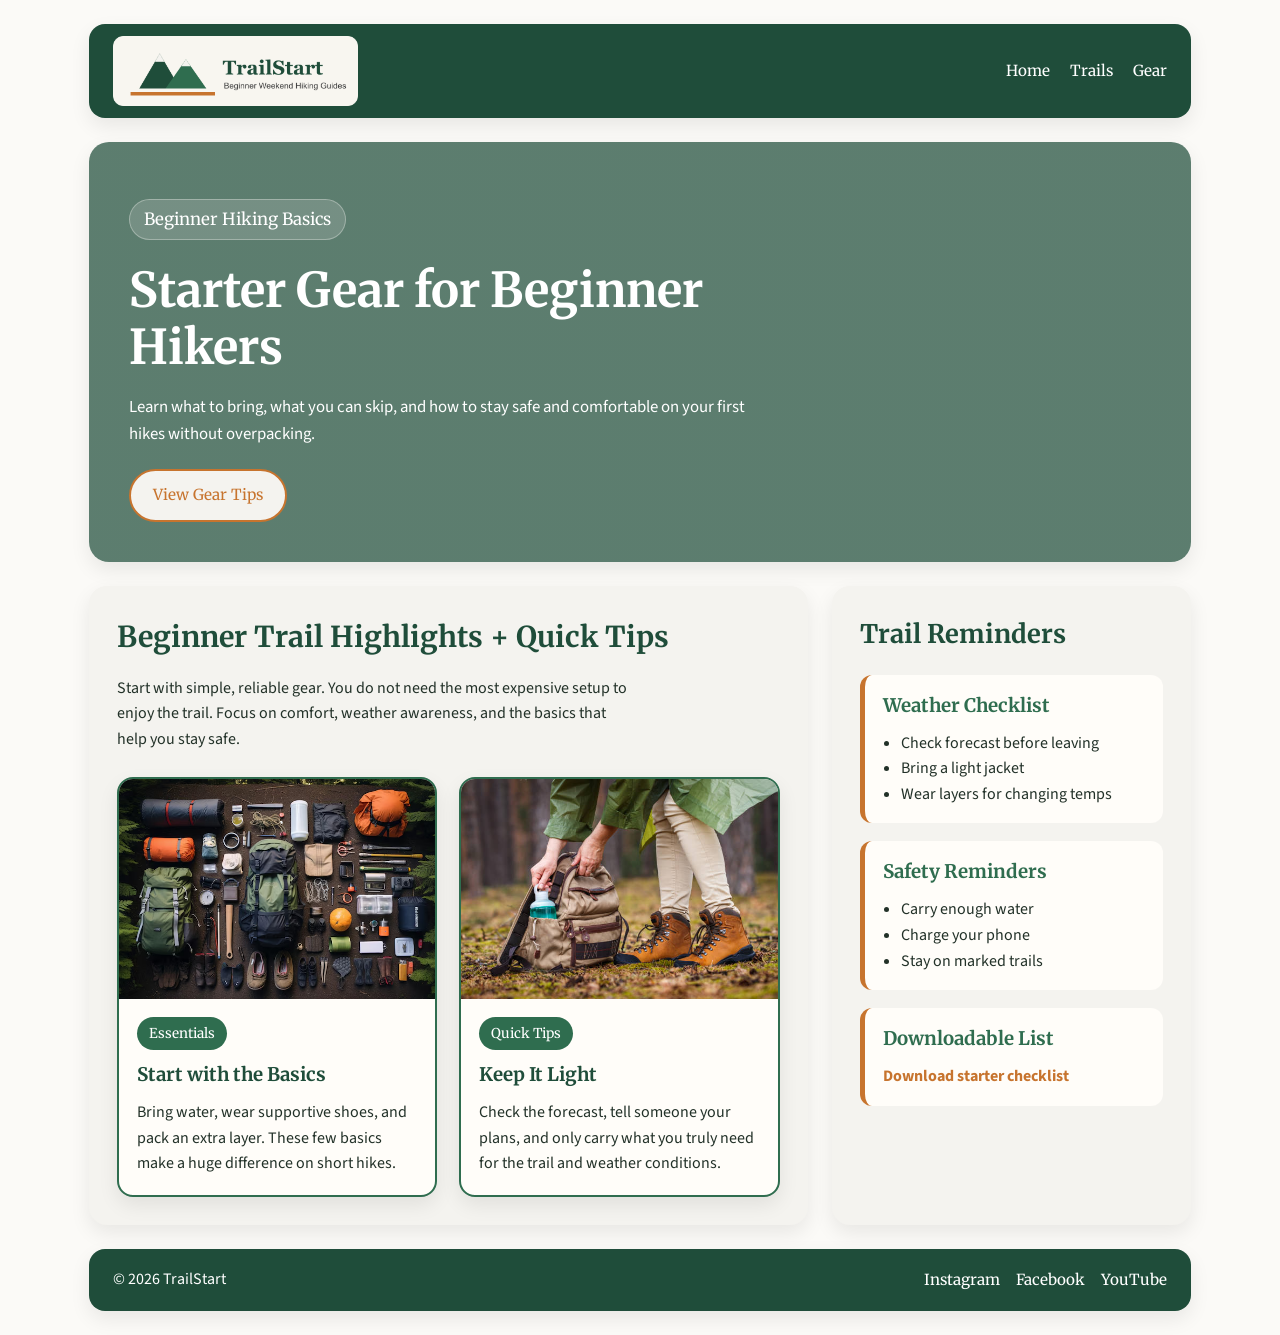
==== starting-gear/gear.html @ 8d1c40b7 "Fix HTML formatting and structure in gear.html" ====
<!DOCTYPE html>
<html lang="en">

<head>
    <meta charset="UTF-8" />
    <meta name="viewport" content="width=device-width, initial-scale=1.0" />
    <title>TrailStart | Starter Gear</title>

    <link rel="preconnect" href="https://fonts.googleapis.com" />
    <link rel="preconnect" href="https://fonts.gstatic.com" crossorigin />
    <link
        href="https://fonts.googleapis.com/css2?family=Merriweather:wght@400;700&family=Source+Sans+3:wght@400;600&display=swap"
        rel="stylesheet" />

    <link rel="stylesheet" href="starter-gear.css" />
</head>

<body>
    <div class="page-wrapper">

        <header class="site-header">
            <div class="logo-area">
                <a href="index.html">
                    <img src="images/trailstart-logo.png" alt="TrailStart logo" class="logo-img" />
                </a>
            </div>

            <nav class="site-nav">
                <a href="wdd130-haslam/index.html">Home</a>
                <a href="trails.html">Trails</a>
                <a href="gear.html">Gear</a>
            </nav>
        </header>

        <main>
            <section class="hero">
                <div class="hero-overlay">
                    <div class="hero-content">
                        <p class="hero-tag">Beginner Hiking Basics</p>
                        <h1>Starter Gear for Beginner Hikers</h1>
                        <p>
                            Learn what to bring, what you can skip, and how to stay safe and
                            comfortable on your first hikes without overpacking.
                        </p>
                        <a href="#tips" class="hero-button">View Gear Tips</a>
                    </div>
                </div>
            </section>

            <section class="content-layout" id="tips">
                <div class="main-content">
                    <h2>Beginner Trail Highlights + Quick Tips</h2>
                    <p class="section-intro">
                        Start with simple, reliable gear. You do not need the most expensive
                        setup to enjoy the trail. Focus on comfort, weather awareness, and
                        the basics that help you stay safe.
                    </p>

                    <div class="card-grid">
                        <article class="image-card">
                            <img src="images/gear1.jpg" alt="Starter hiking gear laid out" />
                            <div class="card-text">
                                <span class="card-badge">Essentials</span>
                                <h3>Start with the Basics</h3>
                                <p>
                                    Bring water, wear supportive shoes, and pack an extra layer.
                                    These few basics make a huge difference on short hikes.
                                </p>
                            </div>
                        </article>

                        <article class="image-card">
                            <img src="images/gear2.jpg" alt="Trail shoes and water bottle" />
                            <div class="card-text">
                                <span class="card-badge">Quick Tips</span>
                                <h3>Keep It Light</h3>
                                <p>
                                    Check the forecast, tell someone your plans, and only carry
                                    what you truly need for the trail and weather conditions.
                                </p>
                            </div>
                        </article>
                    </div>
                </div>

                <aside class="sidebar">
                    <h2>Trail Reminders</h2>

                    <div class="sidebar-box">
                        <h3>Weather Checklist</h3>
                        <ul>
                            <li>Check forecast before leaving</li>
                            <li>Bring a light jacket</li>
                            <li>Wear layers for changing temps</li>
                        </ul>
                    </div>

                    <div class="sidebar-box">
                        <h3>Safety Reminders</h3>
                        <ul>
                            <li>Carry enough water</li>
                            <li>Charge your phone</li>
                            <li>Stay on marked trails</li>
                        </ul>
                    </div>

                    <div class="sidebar-box">
                        <h3>Downloadable List</h3>
                        <p><a href="#">Download starter checklist</a></p>
                    </div>
                </aside>
            </section>
        </main>

        <footer class="site-footer">
            <p>&copy; 2026 TrailStart</p>
            <div class="social-links">
                <a href="#">Instagram</a>
                <a href="#">Facebook</a>
                <a href="#">YouTube</a>
            </div>
        </footer>

    </div>
</body>

</html>
---- starting-gear/starter-gear.css ----
:root {
  --primary: #1F4D3A;
  --secondary: #2F6D4F;
  --accent: #C7742E;
  --surface: #F4F3EF;
  --surface-soft: #fbfaf7;
  --text-dark: #223128;
  --text-light: #ffffff;
  --border: #d9ddd6;
  --shadow: 0 8px 20px rgba(0, 0, 0, 0.08);
}

* {
  box-sizing: border-box;
}

html {
  scroll-behavior: smooth;
}

body {
  margin: 0;
  font-family: "Source Sans 3", Arial, sans-serif;
  background-color: var(--surface-soft);
  color: var(--text-dark);
  line-height: 1.6;
}

img {
  display: block;
  width: 100%;
  height: auto;
}

h1,
h2,
h3,
.site-name,
.site-nav a,
.hero-button,
.card-badge,
.social-links a {
  font-family: "Merriweather", serif;
}

a {
  transition: 0.2s ease;
}

.page-wrapper {
  max-width: 1150px;
  margin: 0 auto;
  padding: 24px;
}

.site-header {
  background-color: var(--primary);
  color: var(--text-light);
  border-radius: 16px;
  padding: 12px 24px;
  display: flex;
  justify-content: space-between;
  align-items: center;
  gap: 20px;
  box-shadow: var(--shadow);
  margin-bottom: 24px;
}

.logo-area {
  display: flex;
  align-items: center;
  gap: 14px;
}

.logo-box {
  width: 58px;
  height: 58px;
  border-radius: 50%;
  background-color: var(--accent);
  color: var(--text-light);
  display: flex;
  align-items: center;
  justify-content: center;
  font-family: "Merriweather", serif;
  font-weight: 700;
  font-size: 1.1rem;
}

.logo-img {
  height: 70px;
}

.site-name {
  font-size: 1.8rem;
  font-weight: 700;
}

.site-nav {
  display: flex;
  gap: 20px;
  flex-wrap: wrap;
}

.site-nav a {
  color: var(--text-light);
  text-decoration: none;
  font-size: 0.95rem;
}

.site-nav a:hover {
  color: #f1d5be;
}

.hero {
  min-height: 340px;
  border-radius: 20px;
  overflow: hidden;
  margin-bottom: 24px;
  background:
    linear-gradient(rgba(31, 77, 58, 0.72), rgba(31, 77, 58, 0.72)),
    url("images/hero.jpg") center/cover no-repeat;
  box-shadow: var(--shadow);
}

.hero-overlay {
  min-height: 340px;
  display: flex;
  align-items: center;
  padding: 40px;
}

.hero-content {
  max-width: 620px;
  color: var(--text-light);
}

.hero-tag {
  display: inline-block;
  background-color: rgba(244, 243, 239, 0.16);
  border: 1px solid rgba(244, 243, 239, 0.35);
  padding: 6px 14px;
  border-radius: 999px;
  margin-bottom: 14px;
  font-family: "Merriweather", serif;
  font-size: 0.9rem;
}

.hero h1 {
  font-size: clamp(2rem, 4vw, 3rem);
  margin: 0 0 12px;
  line-height: 1.2;
}

.hero p {
  font-size: 1.05rem;
  margin-bottom: 22px;
}

.hero-button {
  display: inline-block;
  text-decoration: none;
  color: var(--accent);
  background-color: var(--surface);
  border: 2px solid var(--accent);
  padding: 12px 22px;
  border-radius: 999px;
  font-size: 0.95rem;
}

.hero-button:hover {
  background-color: var(--accent);
  color: var(--text-light);
}

.content-layout {
  display: grid;
  grid-template-columns: 2fr 1fr;
  gap: 24px;
  margin-bottom: 24px;
}

.main-content {
  background-color: var(--surface);
  border-radius: 18px;
  padding: 28px;
  box-shadow: var(--shadow);
}

.main-content h2 {
  color: var(--primary);
  margin-top: 0;
  margin-bottom: 10px;
  font-size: 1.8rem;
}

.section-intro {
  margin-bottom: 24px;
  max-width: 65ch;
}

.card-grid {
  display: grid;
  grid-template-columns: 1fr 1fr;
  gap: 22px;
}

.image-card {
  background-color: #fffdf9;
  border: 2px solid var(--secondary);
  border-radius: 16px;
  overflow: hidden;
  box-shadow: var(--shadow);
}

.image-card img {
  height: 220px;
  object-fit: cover;
}

.card-text {
  padding: 18px;
}

.card-badge {
  display: inline-block;
  margin-bottom: 10px;
  background-color: var(--secondary);
  color: var(--text-light);
  padding: 6px 12px;
  border-radius: 999px;
  font-size: 0.85rem;
}

.image-card h3 {
  margin: 0 0 10px;
  color: var(--primary);
}

.image-card p {
  margin: 0;
}

.sidebar {
  background-color: var(--surface);
  border-radius: 18px;
  padding: 28px;
  box-shadow: var(--shadow);
}

.sidebar h2 {
  margin-top: 0;
  margin-bottom: 20px;
  color: var(--primary);
  font-size: 1.6rem;
}

.sidebar-box {
  background-color: #fffdf9;
  border-left: 5px solid var(--accent);
  padding: 16px 18px;
  border-radius: 12px;
  margin-bottom: 18px;
}

.sidebar-box h3 {
  margin-top: 0;
  margin-bottom: 10px;
  color: var(--secondary);
}

.sidebar-box ul {
  margin: 0;
  padding-left: 18px;
}

.sidebar-box p {
  margin: 0;
}

.sidebar a {
  color: var(--accent);
  font-weight: 700;
  text-decoration: none;
}

.sidebar a:hover {
  text-decoration: underline;
}

.site-footer {
  background-color: var(--primary);
  color: var(--text-light);
  border-radius: 16px;
  padding: 18px 24px;
  display: flex;
  justify-content: space-between;
  align-items: center;
  gap: 20px;
  flex-wrap: wrap;
  box-shadow: var(--shadow);
}

.site-footer p {
  margin: 0;
}

.social-links {
  display: flex;
  gap: 16px;
  flex-wrap: wrap;
}

.social-links a {
  color: var(--text-light);
  text-decoration: none;
  font-size: 0.95rem;
}

.social-links a:hover {
  color: #f1d5be;
}

/* ---------- Responsive ---------- */
@media (max-width: 850px) {
  .content-layout {
    grid-template-columns: 1fr;
  }

  .card-grid {
    grid-template-columns: 1fr;
  }

  .site-header,
  .site-footer {
    flex-direction: column;
    align-items: flex-start;
  }

  .hero-overlay {
    padding: 28px;
  }
}

@media (max-width: 600px) {
  .page-wrapper {
    padding: 16px;
  }

  .site-name {
    font-size: 1.5rem;
  }

  .hero {
    min-height: 300px;
  }

  .hero-overlay {
    min-height: 300px;
    padding: 24px;
  }

  .main-content,
  .sidebar {
    padding: 22px;
  }
}
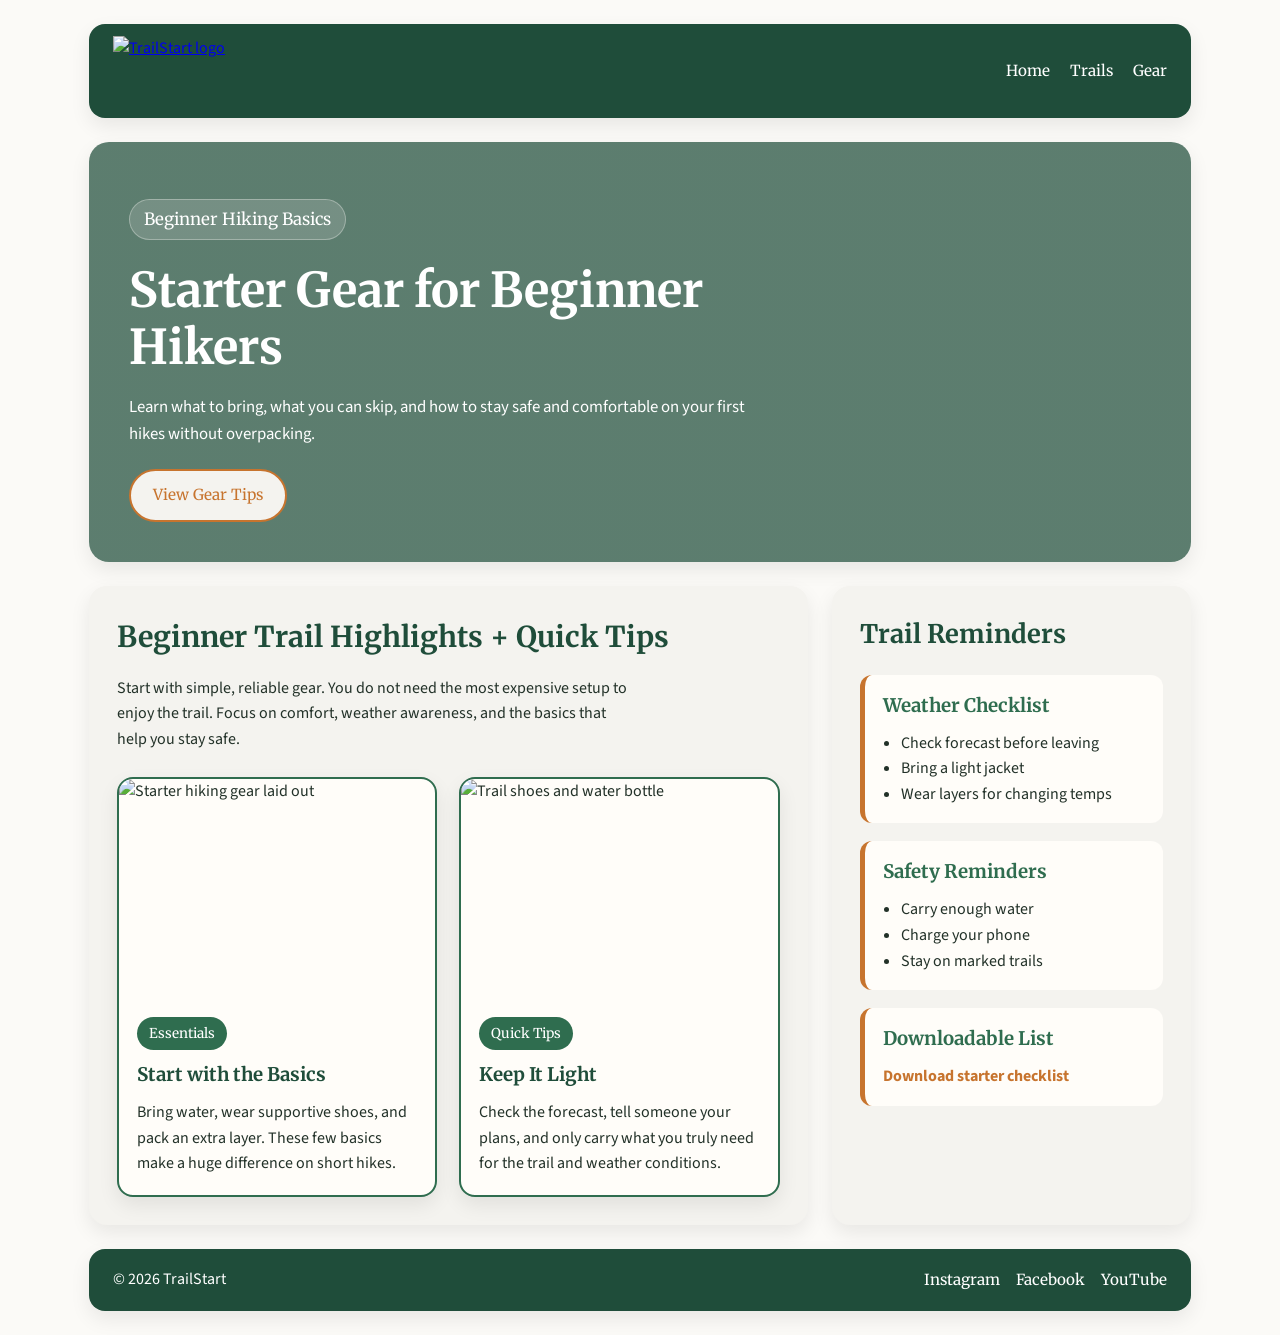
==== commit 5442af57: "Fix image paths and HTML structure in gear.html Updated image paths for consistency and corrected HT" ====
--- a/starting-gear/gear.html
+++ b/starting-gear/gear.html
@@ -21,7 +21,7 @@
         <header class="site-header">
             <div class="logo-area">
                 <a href="index.html">
-                    <img src="images/trailstart-logo.png" alt="TrailStart logo" class="logo-img" />
+                    <img src="starting-gear/images/trailstart-logo.png" alt="TrailStart logo" class="logo-img" />
                 </a>
             </div>
 
@@ -58,7 +58,7 @@
 
                     <div class="card-grid">
                         <article class="image-card">
-                            <img src="images/gear1.jpg" alt="Starter hiking gear laid out" />
+                            <img src="starting-gear/images/gear1.jpg" alt="Starter hiking gear laid out" />
                             <div class="card-text">
                                 <span class="card-badge">Essentials</span>
                                 <h3>Start with the Basics</h3>
@@ -70,7 +70,7 @@
                         </article>
 
                         <article class="image-card">
-                            <img src="images/gear2.jpg" alt="Trail shoes and water bottle" />
+                            <img src="starting-gear/images/gear2.jpg" alt="Trail shoes and water bottle" />
                             <div class="card-text">
                                 <span class="card-badge">Quick Tips</span>
                                 <h3>Keep It Light</h3>
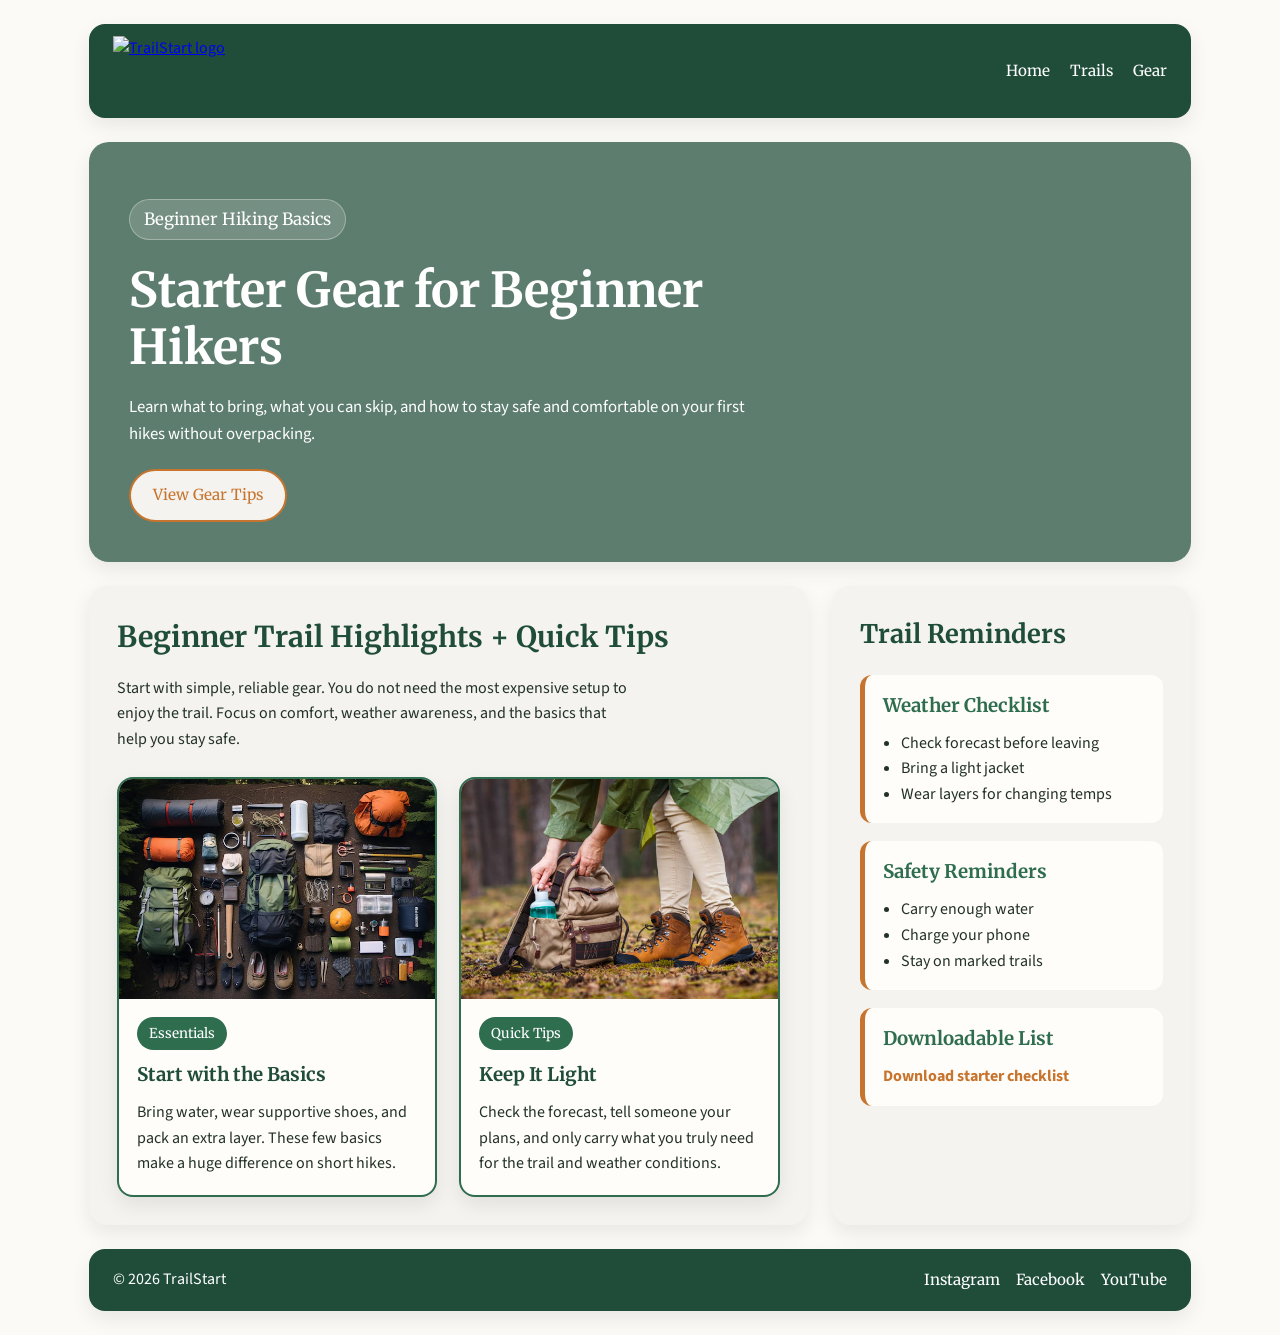
==== commit 9d8aabec: "navigation fixes" ====
--- a/starting-gear/gear.html
+++ b/starting-gear/gear.html
@@ -20,13 +20,13 @@
 
         <header class="site-header">
             <div class="logo-area">
-                <a href="index.html">
+                <a href="../index.html">
                     <img src="starting-gear/images/trailstart-logo.png" alt="TrailStart logo" class="logo-img" />
                 </a>
             </div>
 
             <nav class="site-nav">
-                <a href="wdd130-haslam/index.html">Home</a>
+                <a href="../index.html">Home</a>
                 <a href="trails.html">Trails</a>
                 <a href="gear.html">Gear</a>
             </nav>
@@ -58,7 +58,7 @@
 
                     <div class="card-grid">
                         <article class="image-card">
-                            <img src="starting-gear/images/gear1.jpg" alt="Starter hiking gear laid out" />
+                            <img src="images/gear1.jpg" alt="Starter hiking gear laid out" />
                             <div class="card-text">
                                 <span class="card-badge">Essentials</span>
                                 <h3>Start with the Basics</h3>
@@ -70,7 +70,7 @@
                         </article>
 
                         <article class="image-card">
-                            <img src="starting-gear/images/gear2.jpg" alt="Trail shoes and water bottle" />
+                            <img src="images/gear2.jpg" alt="Trail shoes and water bottle" />
                             <div class="card-text">
                                 <span class="card-badge">Quick Tips</span>
                                 <h3>Keep It Light</h3>
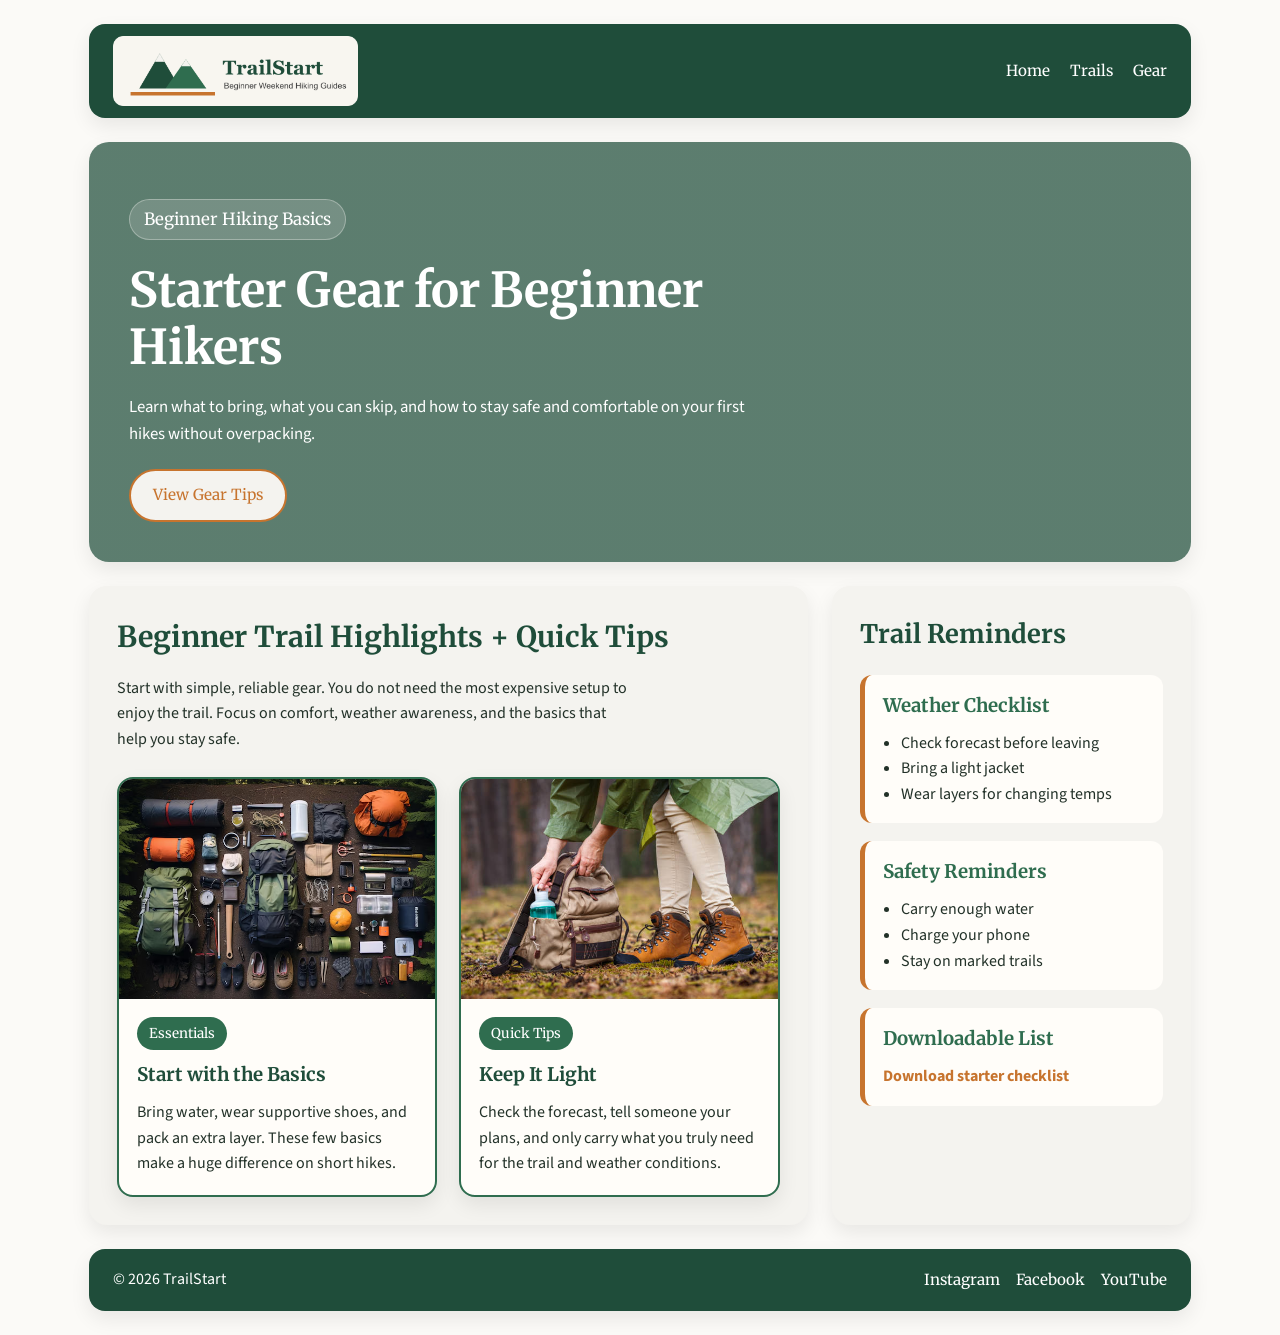
==== commit a0af53d3: "corrected HTML pathing / added images to folder" ====
--- a/starting-gear/gear.html
+++ b/starting-gear/gear.html
@@ -21,13 +21,13 @@
         <header class="site-header">
             <div class="logo-area">
                 <a href="../index.html">
-                    <img src="starting-gear/images/trailstart-logo.png" alt="TrailStart logo" class="logo-img" />
+                    <img src="images/trailstart-logo.png" alt="TrailStart logo" class="logo-img" />
                 </a>
             </div>
 
             <nav class="site-nav">
                 <a href="../index.html">Home</a>
-                <a href="trails.html">Trails</a>
+                <a href="../trail_guides.html">Trails</a>
                 <a href="gear.html">Gear</a>
             </nav>
         </header>
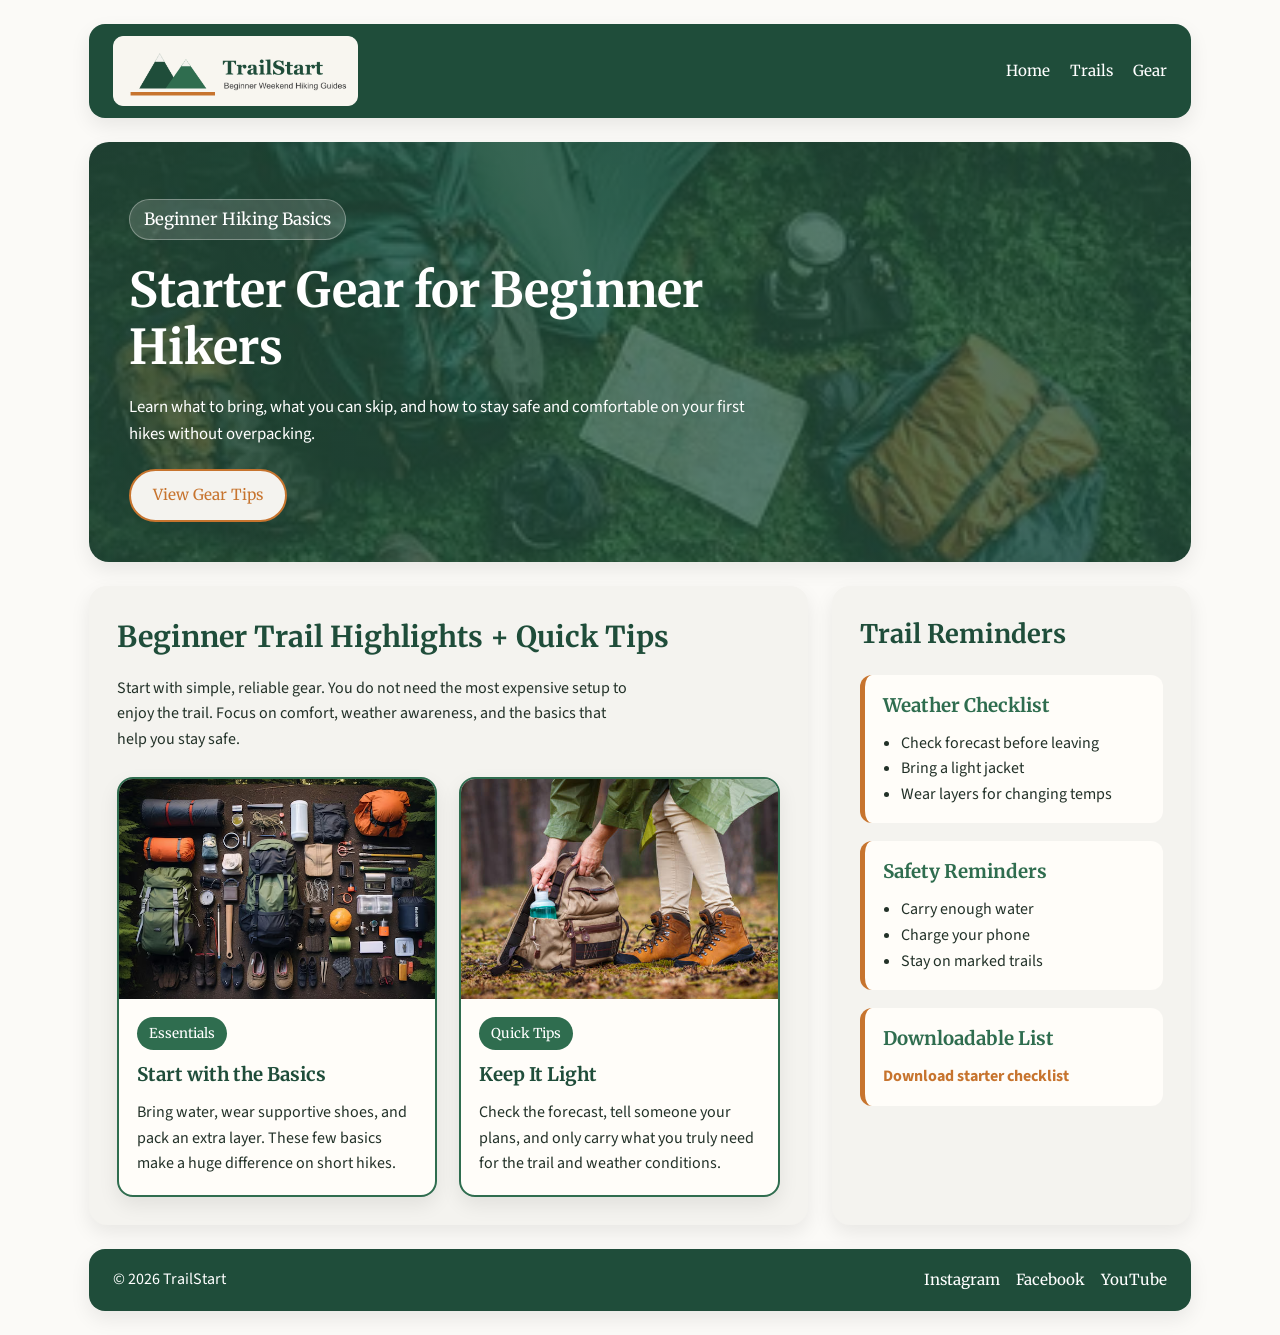
==== commit b8e3e933: "updated link pathing on gear page > trail page" ====
--- a/starting-gear/gear.html
+++ b/starting-gear/gear.html
@@ -27,7 +27,7 @@
 
             <nav class="site-nav">
                 <a href="../index.html">Home</a>
-                <a href="../trail_guides.html">Trails</a>
+                <a href="../trail-guides/trail-guides.html">Trails</a>
                 <a href="gear.html">Gear</a>
             </nav>
         </header>
